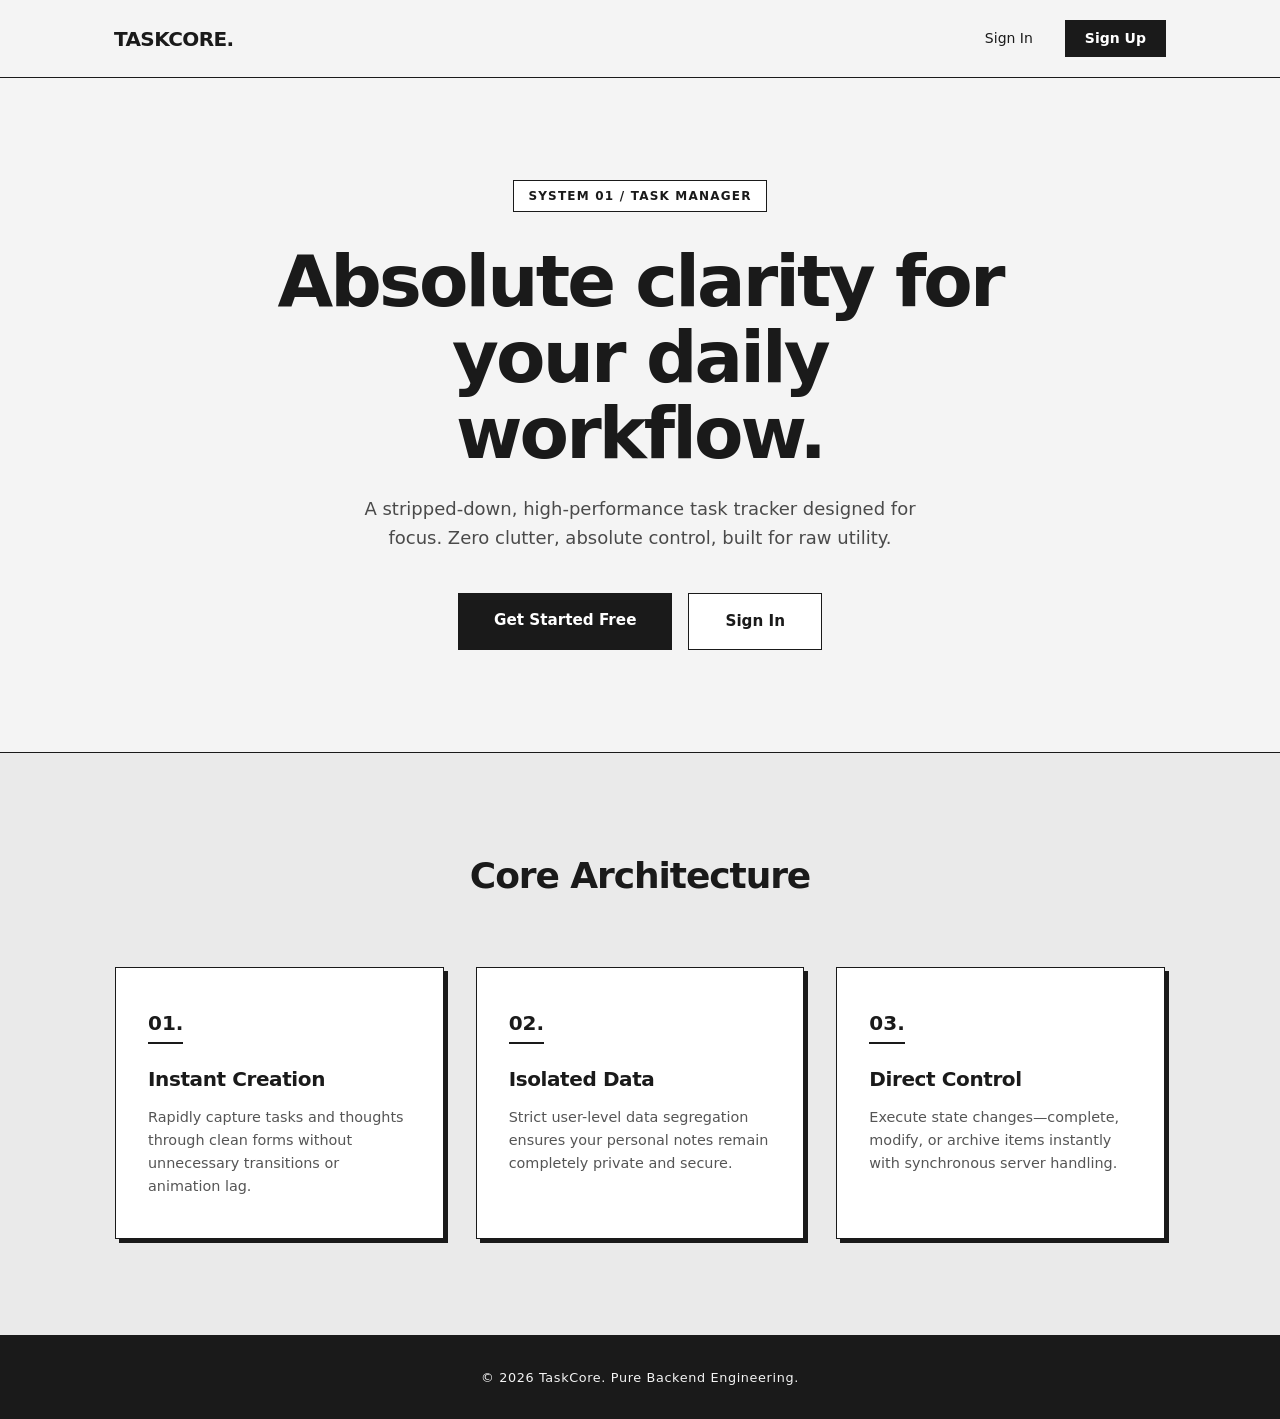
==== index.html @ 16b16fe9 "Landing page for the todo website" ====
<!DOCTYPE html>
<html lang="en">

<head>
    <meta charset="UTF-8">
    <meta name="viewport" content="width=device-width, initial-scale=1.0">
    <title>TaskCore - Minimal Task Management</title>
    <link rel="stylesheet" href="css/index.css">
</head>

<body>

    <header>
        <div class="nav-container">
            <a href="#" class="logo">TaskCore.</a>

            <nav class="nav-links">
                <a href="#">Sign In</a>
                <a href="#" class="btn-black-sm">Sign Up</a>
            </nav>

            <button class="menu-btn" id="menu-btn">
                <svg width="24" height="24" fill="none" stroke="currentColor" stroke-width="2.5" viewBox="0 0 24 24">
                    <path stroke-linecap="round" stroke-linejoin="round" d="M4 6h16M4 12h16M4 18h16"></path>
                </svg>
            </button>
        </div>

        <div class="mobile-menu" id="mobile-menu">
            <a href="#" style="font-weight: 600;">Sign In</a>
            <a href="#" class="btn-black-sm" style="text-align: center;">Sign Up</a>
        </div>
    </header>

    <main>
        <section class="hero">
            <div class="hero-content">
                <span class="badge">System 01 / Task Manager</span>
                <h1>Absolute clarity for your daily workflow.</h1>
                <p>A stripped-down, high-performance task tracker designed for focus. Zero clutter, absolute control,
                    built for raw utility.</p>
                <div class="hero-actions">
                    <a href="#" class="btn-main">Get Started Free</a>
                    <a href="#" class="btn-secondary">Sign In</a>
                </div>
            </div>
        </section>

        <section class="features">
            <div class="features-container">
                <h2>Core Architecture</h2>
                <div class="grid">
                    <div class="card">
                        <div class="card-icon">01.</div>
                        <h3>Instant Creation</h3>
                        <p>Rapidly capture tasks and thoughts through clean forms without unnecessary transitions or
                            animation lag.</p>
                    </div>
                    <div class="card">
                        <div class="card-icon">02.</div>
                        <h3>Isolated Data</h3>
                        <p>Strict user-level data segregation ensures your personal notes remain completely private and
                            secure.</p>
                    </div>
                    <div class="card">
                        <div class="card-icon">03.</div>
                        <h3>Direct Control</h3>
                        <p>Execute state changes—complete, modify, or archive items instantly with synchronous server
                            handling.</p>
                    </div>
                </div>
            </div>
        </section>
    </main>

    <footer>
        &copy; 2026 TaskCore. Pure Backend Engineering.
    </footer>

    <script src="js/index.js"></script>
</body>

</html>
---- css/index.css ----
* {
    margin: 0;
    padding: 0;
    box-sizing: border-box;
}

body {
    font-family: system-ui, -apple-system, BlinkMacSystemFont, "Segoe UI", Roboto, sans-serif;
    background-color: #f4f4f4;
    color: #1a1a1a;
    display: flex;
    flex-direction: column;
    min-height: 100vh;
    line-height: 1.5;
}

a {
    text-decoration: none;
    color: inherit;
}

/* Header */
header {
    border-bottom: 1px solid #1a1a1a;
    background-color: #f4f4f4;
    position: sticky;
    top: 0;
    z-index: 50;
}

.nav-container {
    max-width: 1100px;
    margin: 0 auto;
    padding: 1.25rem 1.5rem;
    display: flex;
    align-items: center;
    justify-content: space-between;
}

.logo {
    font-size: 1.25rem;
    font-weight: 800;
    letter-spacing: -0.03em;
    text-transform: uppercase;
    color: #1a1a1a;
}

.nav-links {
    display: flex;
    align-items: center;
    gap: 2rem;
    font-size: 0.875rem;
    font-weight: 500;
}

.nav-links a:hover {
    text-decoration: underline;
}

.btn-black-sm {
    background-color: #1a1a1a;
    color: #ffffff;
    padding: 0.5rem 1.25rem;
    font-weight: 600;
    transition: background 0.2s;
}

.btn-black-sm:hover {
    background-color: #333333;
    text-decoration: none !important;
}

/* Mobile Menu Button */
.menu-btn {
    display: none;
    background: none;
    border: none;
    color: #1a1a1a;
    cursor: pointer;
}

.mobile-menu {
    display: none;
    flex-direction: column;
    gap: 1rem;
    padding: 1.5rem;
    border-top: 1px solid #1a1a1a;
    background-color: #f4f4f4;
}

/* Hero Section */
.hero {
    padding: 6rem 1.5rem;
    min-height: 75vh;
    display: flex;
    align-items: center;
    justify-content: center;
    text-align: center;
    border-bottom: 1px solid #1a1a1a;
    background-color: #f4f4f4;
}

.hero-content {
    max-width: 750px;
}

.badge {
    display: inline-block;
    color: #1a1a1a;
    font-size: 0.75rem;
    font-weight: 700;
    letter-spacing: 0.1em;
    text-transform: uppercase;
    border: 1px solid #1a1a1a;
    padding: 0.375rem 0.875rem;
    margin-bottom: 2rem;
    background-color: #ffffff;
}

.hero h1 {
    font-size: clamp(2.75rem, 6vw, 4.5rem);
    font-weight: 900;
    letter-spacing: -0.04em;
    margin-bottom: 1.5rem;
    line-height: 1.05;
    color: #1a1a1a;
}

.hero p {
    font-size: 1.125rem;
    color: #4a4a4a;
    margin-bottom: 2.5rem;
    line-height: 1.6;
    max-width: 600px;
    margin-left: auto;
    margin-right: auto;
}

.hero-actions {
    display: flex;
    flex-direction: column;
    gap: 1rem;
    justify-content: center;
}

.btn-main {
    padding: 1rem 2.25rem;
    background-color: #1a1a1a;
    color: #ffffff;
    font-weight: 600;
    font-size: 0.95rem;
    transition: background 0.2s;
}

.btn-main:hover {
    background-color: #333333;
}

.btn-secondary {
    padding: 1rem 2.25rem;
    background-color: #ffffff;
    color: #1a1a1a;
    font-weight: 600;
    font-size: 0.95rem;
    border: 1px solid #1a1a1a;
    transition: background 0.2s;
}

.btn-secondary:hover {
    background-color: #e5e5e5;
}

/* Features Section */
.features {
    padding: 6rem 1.5rem;
    background-color: #eaeaea;
}

.features-container {
    max-width: 1050px;
    margin: 0 auto;
}

.features h2 {
    text-align: center;
    font-size: 2.25rem;
    font-weight: 800;
    letter-spacing: -0.03em;
    margin-bottom: 4rem;
    color: #1a1a1a;
}

.grid {
    display: grid;
    grid-template-columns: 1fr;
    gap: 2rem;
}

.card {
    background-color: #ffffff;
    padding: 2.5rem 2rem;
    border: 1px solid #1a1a1a;
    box-shadow: 4px 4px 0px #1a1a1a;
    transition: transform 0.15s ease, box-shadow 0.15s ease;
}

.card:hover {
    transform: translate(-2px, -2px);
    box-shadow: 6px 6px 0px #1a1a1a;
}

.card-icon {
    font-size: 1.25rem;
    font-weight: 900;
    margin-bottom: 1.25rem;
    display: inline-block;
    border-bottom: 2px solid #1a1a1a;
    padding-bottom: 0.25rem;
    color: #1a1a1a;
}

.card h3 {
    font-size: 1.25rem;
    font-weight: 700;
    margin-bottom: 0.75rem;
    letter-spacing: -0.02em;
    color: #1a1a1a;
}

.card p {
    font-size: 0.9rem;
    color: #555555;
    line-height: 1.6;
}

/* Footer */
footer {
    border-top: 1px solid #1a1a1a;
    background-color: #1a1a1a;
    color: #f4f4f4;
    padding: 2rem 1.5rem;
    text-align: center;
    font-size: 0.8rem;
    letter-spacing: 0.05em;
}

/* Media Queries */
@media (min-width: 640px) {
    .hero-actions {
        flex-direction: row;
    }
}

@media (min-width: 768px) {
    .nav-links {
        display: flex;
    }

    .menu-btn {
        display: none;
    }

    .grid {
        grid-template-columns: repeat(3, 1fr);
    }
}

@media (max-width: 767px) {
    .nav-links {
        display: none;
    }

    .menu-btn {
        display: block;
    }

    .mobile-menu.active {
        display: flex;
    }
}
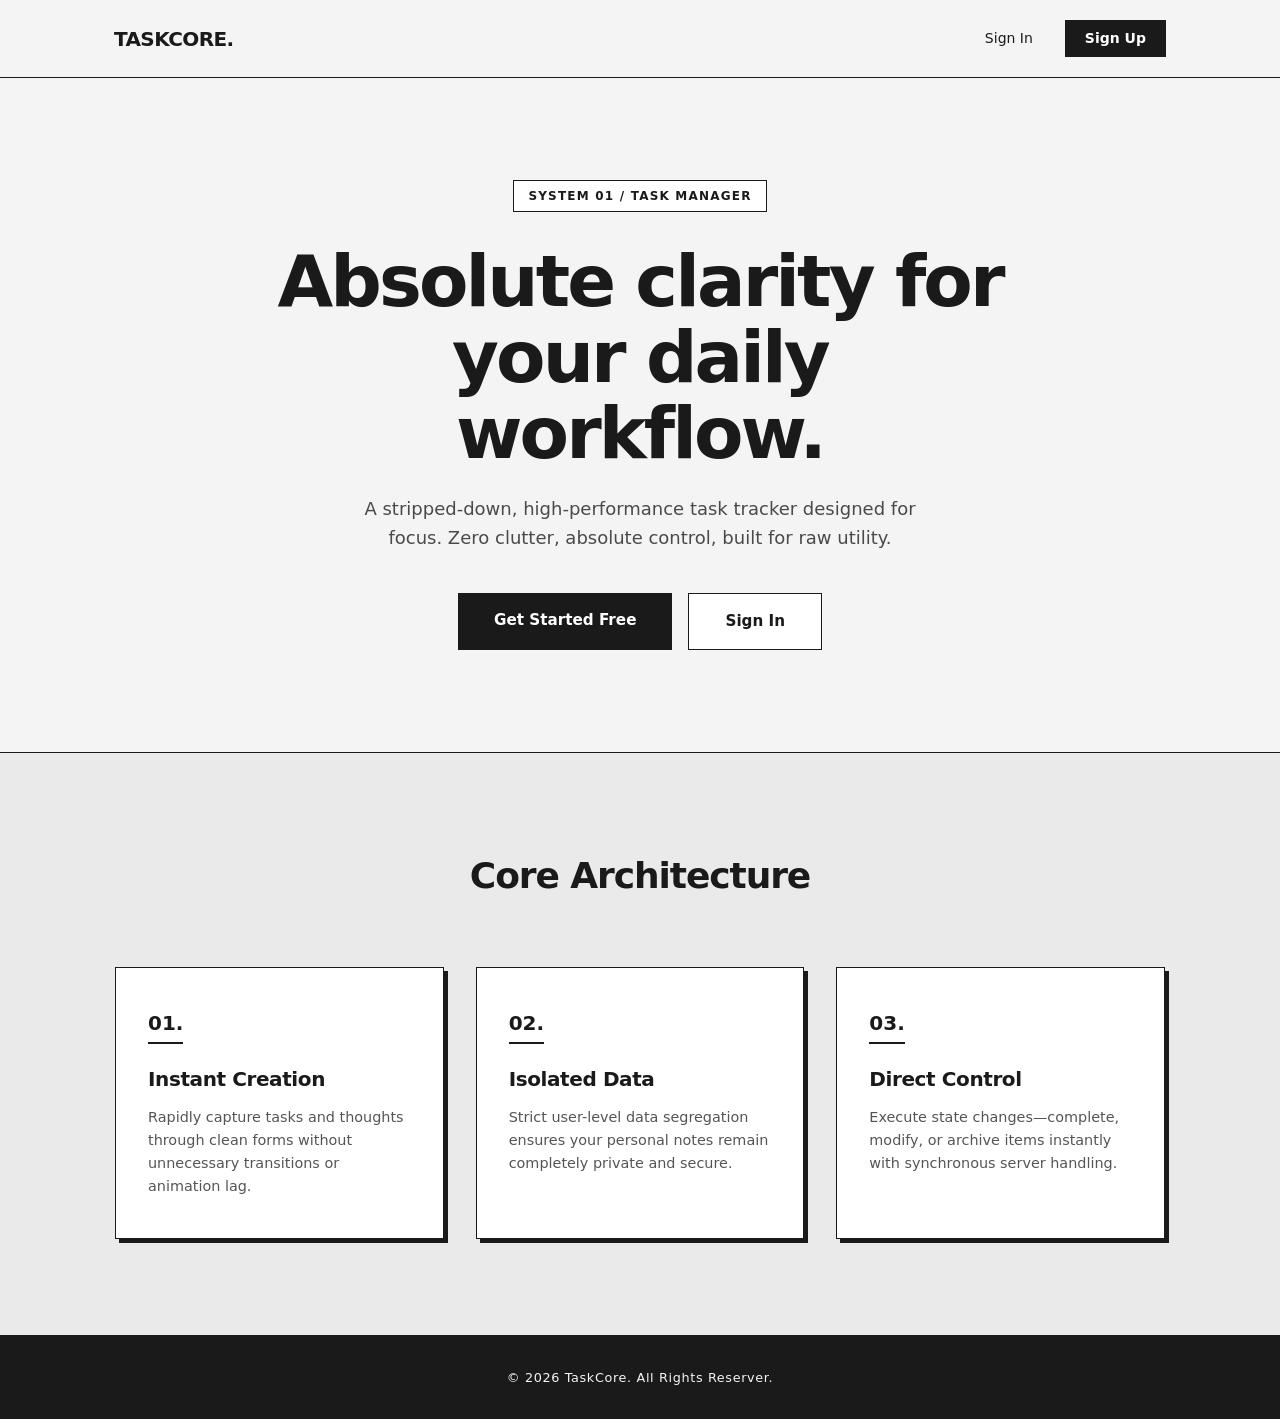
==== commit 2e3d6285: "signup page" ====
--- a/index.html
+++ b/index.html
@@ -15,8 +15,8 @@
             <a href="#" class="logo">TaskCore.</a>
 
             <nav class="nav-links">
-                <a href="#">Sign In</a>
-                <a href="#" class="btn-black-sm">Sign Up</a>
+                <a href="signin.html">Sign In</a>
+                <a href="signup.html" class="btn-black-sm">Sign Up</a>
             </nav>
 
             <button class="menu-btn" id="menu-btn">
@@ -27,8 +27,8 @@
         </div>
 
         <div class="mobile-menu" id="mobile-menu">
-            <a href="#" style="font-weight: 600;">Sign In</a>
-            <a href="#" class="btn-black-sm" style="text-align: center;">Sign Up</a>
+            <a href="signin.html" style="font-weight: 600;">Sign In</a>
+            <a href="signup.html" class="btn-black-sm" style="text-align: center;">Sign Up</a>
         </div>
     </header>
 
@@ -40,8 +40,8 @@
                 <p>A stripped-down, high-performance task tracker designed for focus. Zero clutter, absolute control,
                     built for raw utility.</p>
                 <div class="hero-actions">
-                    <a href="#" class="btn-main">Get Started Free</a>
-                    <a href="#" class="btn-secondary">Sign In</a>
+                    <a href="signup.html" class="btn-main">Get Started Free</a>
+                    <a href="signin.html" class="btn-secondary">Sign In</a>
                 </div>
             </div>
         </section>
@@ -74,7 +74,7 @@
     </main>
 
     <footer>
-        &copy; 2026 TaskCore. Pure Backend Engineering.
+        &copy; 2026 TaskCore. All Rights Reserver.
     </footer>
 
     <script src="js/index.js"></script>
